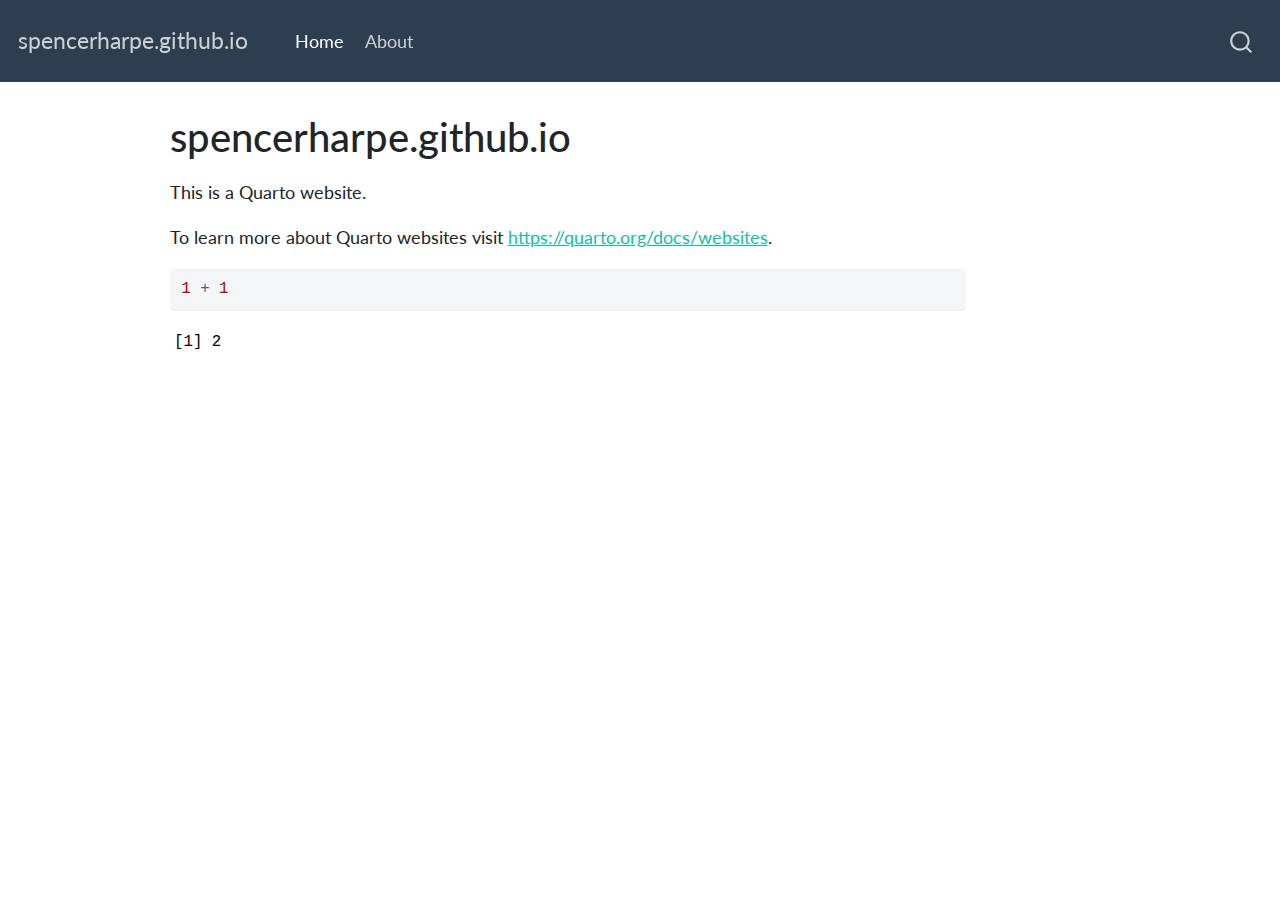
==== docs/index.html @ a996bcce "Initial setup using Quarto and RStudio" ====
<!DOCTYPE html>
<html xmlns="http://www.w3.org/1999/xhtml" lang="en" xml:lang="en"><head>

<meta charset="utf-8">
<meta name="generator" content="quarto-1.1.251">

<meta name="viewport" content="width=device-width, initial-scale=1.0, user-scalable=yes">


<title>spencerharpe.github.io</title>
<style>
code{white-space: pre-wrap;}
span.smallcaps{font-variant: small-caps;}
div.columns{display: flex; gap: min(4vw, 1.5em);}
div.column{flex: auto; overflow-x: auto;}
div.hanging-indent{margin-left: 1.5em; text-indent: -1.5em;}
ul.task-list{list-style: none;}
ul.task-list li input[type="checkbox"] {
  width: 0.8em;
  margin: 0 0.8em 0.2em -1.6em;
  vertical-align: middle;
}
pre > code.sourceCode { white-space: pre; position: relative; }
pre > code.sourceCode > span { display: inline-block; line-height: 1.25; }
pre > code.sourceCode > span:empty { height: 1.2em; }
.sourceCode { overflow: visible; }
code.sourceCode > span { color: inherit; text-decoration: inherit; }
div.sourceCode { margin: 1em 0; }
pre.sourceCode { margin: 0; }
@media screen {
div.sourceCode { overflow: auto; }
}
@media print {
pre > code.sourceCode { white-space: pre-wrap; }
pre > code.sourceCode > span { text-indent: -5em; padding-left: 5em; }
}
pre.numberSource code
  { counter-reset: source-line 0; }
pre.numberSource code > span
  { position: relative; left: -4em; counter-increment: source-line; }
pre.numberSource code > span > a:first-child::before
  { content: counter(source-line);
    position: relative; left: -1em; text-align: right; vertical-align: baseline;
    border: none; display: inline-block;
    -webkit-touch-callout: none; -webkit-user-select: none;
    -khtml-user-select: none; -moz-user-select: none;
    -ms-user-select: none; user-select: none;
    padding: 0 4px; width: 4em;
    color: #aaaaaa;
  }
pre.numberSource { margin-left: 3em; border-left: 1px solid #aaaaaa;  padding-left: 4px; }
div.sourceCode
  {   }
@media screen {
pre > code.sourceCode > span > a:first-child::before { text-decoration: underline; }
}
code span.al { color: #ff0000; font-weight: bold; } /* Alert */
code span.an { color: #60a0b0; font-weight: bold; font-style: italic; } /* Annotation */
code span.at { color: #7d9029; } /* Attribute */
code span.bn { color: #40a070; } /* BaseN */
code span.bu { color: #008000; } /* BuiltIn */
code span.cf { color: #007020; font-weight: bold; } /* ControlFlow */
code span.ch { color: #4070a0; } /* Char */
code span.cn { color: #880000; } /* Constant */
code span.co { color: #60a0b0; font-style: italic; } /* Comment */
code span.cv { color: #60a0b0; font-weight: bold; font-style: italic; } /* CommentVar */
code span.do { color: #ba2121; font-style: italic; } /* Documentation */
code span.dt { color: #902000; } /* DataType */
code span.dv { color: #40a070; } /* DecVal */
code span.er { color: #ff0000; font-weight: bold; } /* Error */
code span.ex { } /* Extension */
code span.fl { color: #40a070; } /* Float */
code span.fu { color: #06287e; } /* Function */
code span.im { color: #008000; font-weight: bold; } /* Import */
code span.in { color: #60a0b0; font-weight: bold; font-style: italic; } /* Information */
code span.kw { color: #007020; font-weight: bold; } /* Keyword */
code span.op { color: #666666; } /* Operator */
code span.ot { color: #007020; } /* Other */
code span.pp { color: #bc7a00; } /* Preprocessor */
code span.sc { color: #4070a0; } /* SpecialChar */
code span.ss { color: #bb6688; } /* SpecialString */
code span.st { color: #4070a0; } /* String */
code span.va { color: #19177c; } /* Variable */
code span.vs { color: #4070a0; } /* VerbatimString */
code span.wa { color: #60a0b0; font-weight: bold; font-style: italic; } /* Warning */
</style>


<script src="site_libs/quarto-nav/quarto-nav.js"></script>
<script src="site_libs/quarto-nav/headroom.min.js"></script>
<script src="site_libs/clipboard/clipboard.min.js"></script>
<script src="site_libs/quarto-search/autocomplete.umd.js"></script>
<script src="site_libs/quarto-search/fuse.min.js"></script>
<script src="site_libs/quarto-search/quarto-search.js"></script>
<meta name="quarto:offset" content="./">
<script src="site_libs/quarto-html/quarto.js"></script>
<script src="site_libs/quarto-html/popper.min.js"></script>
<script src="site_libs/quarto-html/tippy.umd.min.js"></script>
<script src="site_libs/quarto-html/anchor.min.js"></script>
<link href="site_libs/quarto-html/tippy.css" rel="stylesheet">
<link href="site_libs/quarto-html/quarto-syntax-highlighting.css" rel="stylesheet" id="quarto-text-highlighting-styles">
<script src="site_libs/bootstrap/bootstrap.min.js"></script>
<link href="site_libs/bootstrap/bootstrap-icons.css" rel="stylesheet">
<link href="site_libs/bootstrap/bootstrap.min.css" rel="stylesheet" id="quarto-bootstrap" data-mode="light">
<script id="quarto-search-options" type="application/json">{
  "location": "navbar",
  "copy-button": false,
  "collapse-after": 3,
  "panel-placement": "end",
  "type": "overlay",
  "limit": 20,
  "language": {
    "search-no-results-text": "No results",
    "search-matching-documents-text": "matching documents",
    "search-copy-link-title": "Copy link to search",
    "search-hide-matches-text": "Hide additional matches",
    "search-more-match-text": "more match in this document",
    "search-more-matches-text": "more matches in this document",
    "search-clear-button-title": "Clear",
    "search-detached-cancel-button-title": "Cancel",
    "search-submit-button-title": "Submit"
  }
}</script>


<link rel="stylesheet" href="styles.css">
</head>

<body class="nav-fixed">

<div id="quarto-search-results"></div>
  <header id="quarto-header" class="headroom fixed-top">
    <nav class="navbar navbar-expand-lg navbar-dark ">
      <div class="navbar-container container-fluid">
      <div class="navbar-brand-container">
    <a class="navbar-brand" href="./index.html">
    <span class="navbar-title">spencerharpe.github.io</span>
    </a>
  </div>
          <button class="navbar-toggler" type="button" data-bs-toggle="collapse" data-bs-target="#navbarCollapse" aria-controls="navbarCollapse" aria-expanded="false" aria-label="Toggle navigation" onclick="if (window.quartoToggleHeadroom) { window.quartoToggleHeadroom(); }">
  <span class="navbar-toggler-icon"></span>
</button>
          <div class="collapse navbar-collapse" id="navbarCollapse">
            <ul class="navbar-nav navbar-nav-scroll me-auto">
  <li class="nav-item">
    <a class="nav-link active" href="./index.html" aria-current="page">Home</a>
  </li>  
  <li class="nav-item">
    <a class="nav-link" href="./about.html">About</a>
  </li>  
</ul>
              <div id="quarto-search" class="" title="Search"></div>
          </div> <!-- /navcollapse -->
      </div> <!-- /container-fluid -->
    </nav>
</header>
<!-- content -->
<div id="quarto-content" class="quarto-container page-columns page-rows-contents page-layout-article page-navbar">
<!-- sidebar -->
<!-- margin-sidebar -->
    <div id="quarto-margin-sidebar" class="sidebar margin-sidebar">
        
    </div>
<!-- main -->
<main class="content" id="quarto-document-content">

<header id="title-block-header" class="quarto-title-block default">
<div class="quarto-title">
<h1 class="title">spencerharpe.github.io</h1>
</div>



<div class="quarto-title-meta">

    
    
  </div>
  

</header>

<p>This is a Quarto website.</p>
<p>To learn more about Quarto websites visit <a href="https://quarto.org/docs/websites" class="uri">https://quarto.org/docs/websites</a>.</p>
<div class="cell">
<div class="sourceCode cell-code" id="cb1"><pre class="sourceCode r code-with-copy"><code class="sourceCode r"><span id="cb1-1"><a href="#cb1-1" aria-hidden="true" tabindex="-1"></a><span class="dv">1</span> <span class="sc">+</span> <span class="dv">1</span></span></code><button title="Copy to Clipboard" class="code-copy-button"><i class="bi"></i></button></pre></div>
<div class="cell-output cell-output-stdout">
<pre><code>[1] 2</code></pre>
</div>
</div>



</main> <!-- /main -->
<script id="quarto-html-after-body" type="application/javascript">
window.document.addEventListener("DOMContentLoaded", function (event) {
  const toggleBodyColorMode = (bsSheetEl) => {
    const mode = bsSheetEl.getAttribute("data-mode");
    const bodyEl = window.document.querySelector("body");
    if (mode === "dark") {
      bodyEl.classList.add("quarto-dark");
      bodyEl.classList.remove("quarto-light");
    } else {
      bodyEl.classList.add("quarto-light");
      bodyEl.classList.remove("quarto-dark");
    }
  }
  const toggleBodyColorPrimary = () => {
    const bsSheetEl = window.document.querySelector("link#quarto-bootstrap");
    if (bsSheetEl) {
      toggleBodyColorMode(bsSheetEl);
    }
  }
  toggleBodyColorPrimary();  
  const icon = "";
  const anchorJS = new window.AnchorJS();
  anchorJS.options = {
    placement: 'right',
    icon: icon
  };
  anchorJS.add('.anchored');
  const clipboard = new window.ClipboardJS('.code-copy-button', {
    target: function(trigger) {
      return trigger.previousElementSibling;
    }
  });
  clipboard.on('success', function(e) {
    // button target
    const button = e.trigger;
    // don't keep focus
    button.blur();
    // flash "checked"
    button.classList.add('code-copy-button-checked');
    var currentTitle = button.getAttribute("title");
    button.setAttribute("title", "Copied!");
    setTimeout(function() {
      button.setAttribute("title", currentTitle);
      button.classList.remove('code-copy-button-checked');
    }, 1000);
    // clear code selection
    e.clearSelection();
  });
  function tippyHover(el, contentFn) {
    const config = {
      allowHTML: true,
      content: contentFn,
      maxWidth: 500,
      delay: 100,
      arrow: false,
      appendTo: function(el) {
          return el.parentElement;
      },
      interactive: true,
      interactiveBorder: 10,
      theme: 'quarto',
      placement: 'bottom-start'
    };
    window.tippy(el, config); 
  }
  const noterefs = window.document.querySelectorAll('a[role="doc-noteref"]');
  for (var i=0; i<noterefs.length; i++) {
    const ref = noterefs[i];
    tippyHover(ref, function() {
      // use id or data attribute instead here
      let href = ref.getAttribute('data-footnote-href') || ref.getAttribute('href');
      try { href = new URL(href).hash; } catch {}
      const id = href.replace(/^#\/?/, "");
      const note = window.document.getElementById(id);
      return note.innerHTML;
    });
  }
  var bibliorefs = window.document.querySelectorAll('a[role="doc-biblioref"]');
  for (var i=0; i<bibliorefs.length; i++) {
    const ref = bibliorefs[i];
    const cites = ref.parentNode.getAttribute('data-cites').split(' ');
    tippyHover(ref, function() {
      var popup = window.document.createElement('div');
      cites.forEach(function(cite) {
        var citeDiv = window.document.createElement('div');
        citeDiv.classList.add('hanging-indent');
        citeDiv.classList.add('csl-entry');
        var biblioDiv = window.document.getElementById('ref-' + cite);
        if (biblioDiv) {
          citeDiv.innerHTML = biblioDiv.innerHTML;
        }
        popup.appendChild(citeDiv);
      });
      return popup.innerHTML;
    });
  }
});
</script>
</div> <!-- /content -->



</body></html>
---- docs/site_libs/quarto-html/tippy.css ----
.tippy-box[data-animation=fade][data-state=hidden]{opacity:0}[data-tippy-root]{max-width:calc(100vw - 10px)}.tippy-box{position:relative;background-color:#333;color:#fff;border-radius:4px;font-size:14px;line-height:1.4;white-space:normal;outline:0;transition-property:transform,visibility,opacity}.tippy-box[data-placement^=top]>.tippy-arrow{bottom:0}.tippy-box[data-placement^=top]>.tippy-arrow:before{bottom:-7px;left:0;border-width:8px 8px 0;border-top-color:initial;transform-origin:center top}.tippy-box[data-placement^=bottom]>.tippy-arrow{top:0}.tippy-box[data-placement^=bottom]>.tippy-arrow:before{top:-7px;left:0;border-width:0 8px 8px;border-bottom-color:initial;transform-origin:center bottom}.tippy-box[data-placement^=left]>.tippy-arrow{right:0}.tippy-box[data-placement^=left]>.tippy-arrow:before{border-width:8px 0 8px 8px;border-left-color:initial;right:-7px;transform-origin:center left}.tippy-box[data-placement^=right]>.tippy-arrow{left:0}.tippy-box[data-placement^=right]>.tippy-arrow:before{left:-7px;border-width:8px 8px 8px 0;border-right-color:initial;transform-origin:center right}.tippy-box[data-inertia][data-state=visible]{transition-timing-function:cubic-bezier(.54,1.5,.38,1.11)}.tippy-arrow{width:16px;height:16px;color:#333}.tippy-arrow:before{content:"";position:absolute;border-color:transparent;border-style:solid}.tippy-content{position:relative;padding:5px 9px;z-index:1}
---- docs/site_libs/quarto-html/quarto-syntax-highlighting.css ----
/* quarto syntax highlight colors */
:root {
  --quarto-hl-ot-color: #003B4F;
  --quarto-hl-at-color: #657422;
  --quarto-hl-ss-color: #20794D;
  --quarto-hl-an-color: #5E5E5E;
  --quarto-hl-fu-color: #4758AB;
  --quarto-hl-st-color: #20794D;
  --quarto-hl-cf-color: #003B4F;
  --quarto-hl-op-color: #5E5E5E;
  --quarto-hl-er-color: #AD0000;
  --quarto-hl-bn-color: #AD0000;
  --quarto-hl-al-color: #AD0000;
  --quarto-hl-va-color: #111111;
  --quarto-hl-bu-color: inherit;
  --quarto-hl-ex-color: inherit;
  --quarto-hl-pp-color: #AD0000;
  --quarto-hl-in-color: #5E5E5E;
  --quarto-hl-vs-color: #20794D;
  --quarto-hl-wa-color: #5E5E5E;
  --quarto-hl-do-color: #5E5E5E;
  --quarto-hl-im-color: #00769E;
  --quarto-hl-ch-color: #20794D;
  --quarto-hl-dt-color: #AD0000;
  --quarto-hl-fl-color: #AD0000;
  --quarto-hl-co-color: #5E5E5E;
  --quarto-hl-cv-color: #5E5E5E;
  --quarto-hl-cn-color: #8f5902;
  --quarto-hl-sc-color: #5E5E5E;
  --quarto-hl-dv-color: #AD0000;
  --quarto-hl-kw-color: #003B4F;
}

/* other quarto variables */
:root {
  --quarto-font-monospace: SFMono-Regular, Menlo, Monaco, Consolas, "Liberation Mono", "Courier New", monospace;
}

pre > code.sourceCode > span {
  color: #003B4F;
}

code span {
  color: #003B4F;
}

code.sourceCode > span {
  color: #003B4F;
}

div.sourceCode,
div.sourceCode pre.sourceCode {
  color: #003B4F;
}

code span.ot {
  color: #003B4F;
}

code span.at {
  color: #657422;
}

code span.ss {
  color: #20794D;
}

code span.an {
  color: #5E5E5E;
}

code span.fu {
  color: #4758AB;
}

code span.st {
  color: #20794D;
}

code span.cf {
  color: #003B4F;
}

code span.op {
  color: #5E5E5E;
}

code span.er {
  color: #AD0000;
}

code span.bn {
  color: #AD0000;
}

code span.al {
  color: #AD0000;
}

code span.va {
  color: #111111;
}

code span.pp {
  color: #AD0000;
}

code span.in {
  color: #5E5E5E;
}

code span.vs {
  color: #20794D;
}

code span.wa {
  color: #5E5E5E;
  font-style: italic;
}

code span.do {
  color: #5E5E5E;
  font-style: italic;
}

code span.im {
  color: #00769E;
}

code span.ch {
  color: #20794D;
}

code span.dt {
  color: #AD0000;
}

code span.fl {
  color: #AD0000;
}

code span.co {
  color: #5E5E5E;
}

code span.cv {
  color: #5E5E5E;
  font-style: italic;
}

code span.cn {
  color: #8f5902;
}

code span.sc {
  color: #5E5E5E;
}

code span.dv {
  color: #AD0000;
}

code span.kw {
  color: #003B4F;
}

.prevent-inlining {
  content: "</";
}

/*# sourceMappingURL=debc5d5d77c3f9108843748ff7464032.css.map */
---- docs/styles.css ----
/* css styles */
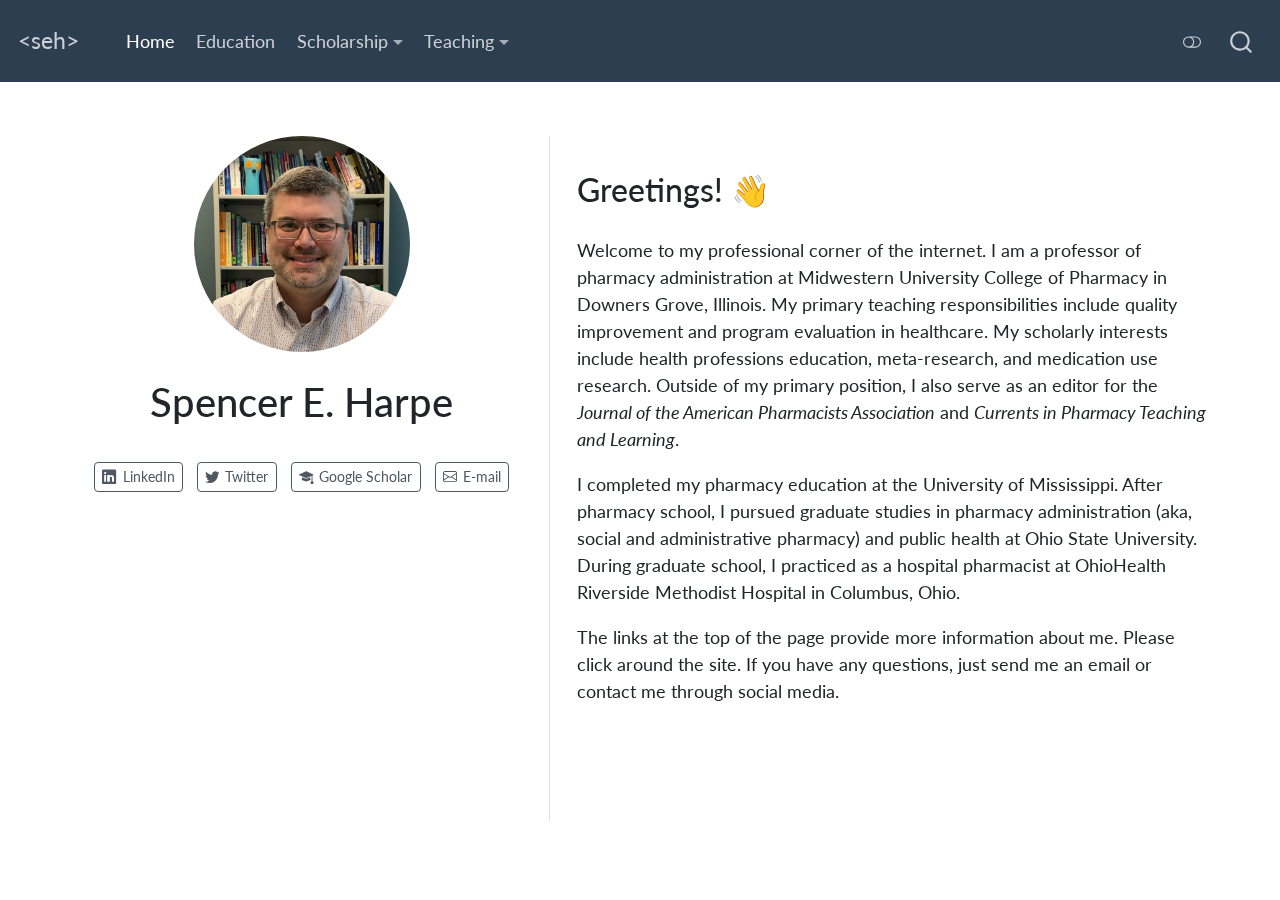
==== commit 414e9f60: "Updated education and home page" ====
--- a/docs/index.html
+++ b/docs/index.html
@@ -7,7 +7,7 @@
 <meta name="viewport" content="width=device-width, initial-scale=1.0, user-scalable=yes">
 
 
-<title>spencerharpe.github.io</title>
+<title><seh> - Spencer E. Harpe</seh></title>
 <style>
 code{white-space: pre-wrap;}
 span.smallcaps{font-variant: small-caps;}
@@ -20,69 +20,6 @@
   margin: 0 0.8em 0.2em -1.6em;
   vertical-align: middle;
 }
-pre > code.sourceCode { white-space: pre; position: relative; }
-pre > code.sourceCode > span { display: inline-block; line-height: 1.25; }
-pre > code.sourceCode > span:empty { height: 1.2em; }
-.sourceCode { overflow: visible; }
-code.sourceCode > span { color: inherit; text-decoration: inherit; }
-div.sourceCode { margin: 1em 0; }
-pre.sourceCode { margin: 0; }
-@media screen {
-div.sourceCode { overflow: auto; }
-}
-@media print {
-pre > code.sourceCode { white-space: pre-wrap; }
-pre > code.sourceCode > span { text-indent: -5em; padding-left: 5em; }
-}
-pre.numberSource code
-  { counter-reset: source-line 0; }
-pre.numberSource code > span
-  { position: relative; left: -4em; counter-increment: source-line; }
-pre.numberSource code > span > a:first-child::before
-  { content: counter(source-line);
-    position: relative; left: -1em; text-align: right; vertical-align: baseline;
-    border: none; display: inline-block;
-    -webkit-touch-callout: none; -webkit-user-select: none;
-    -khtml-user-select: none; -moz-user-select: none;
-    -ms-user-select: none; user-select: none;
-    padding: 0 4px; width: 4em;
-    color: #aaaaaa;
-  }
-pre.numberSource { margin-left: 3em; border-left: 1px solid #aaaaaa;  padding-left: 4px; }
-div.sourceCode
-  {   }
-@media screen {
-pre > code.sourceCode > span > a:first-child::before { text-decoration: underline; }
-}
-code span.al { color: #ff0000; font-weight: bold; } /* Alert */
-code span.an { color: #60a0b0; font-weight: bold; font-style: italic; } /* Annotation */
-code span.at { color: #7d9029; } /* Attribute */
-code span.bn { color: #40a070; } /* BaseN */
-code span.bu { color: #008000; } /* BuiltIn */
-code span.cf { color: #007020; font-weight: bold; } /* ControlFlow */
-code span.ch { color: #4070a0; } /* Char */
-code span.cn { color: #880000; } /* Constant */
-code span.co { color: #60a0b0; font-style: italic; } /* Comment */
-code span.cv { color: #60a0b0; font-weight: bold; font-style: italic; } /* CommentVar */
-code span.do { color: #ba2121; font-style: italic; } /* Documentation */
-code span.dt { color: #902000; } /* DataType */
-code span.dv { color: #40a070; } /* DecVal */
-code span.er { color: #ff0000; font-weight: bold; } /* Error */
-code span.ex { } /* Extension */
-code span.fl { color: #40a070; } /* Float */
-code span.fu { color: #06287e; } /* Function */
-code span.im { color: #008000; font-weight: bold; } /* Import */
-code span.in { color: #60a0b0; font-weight: bold; font-style: italic; } /* Information */
-code span.kw { color: #007020; font-weight: bold; } /* Keyword */
-code span.op { color: #666666; } /* Operator */
-code span.ot { color: #007020; } /* Other */
-code span.pp { color: #bc7a00; } /* Preprocessor */
-code span.sc { color: #4070a0; } /* SpecialChar */
-code span.ss { color: #bb6688; } /* SpecialString */
-code span.st { color: #4070a0; } /* String */
-code span.va { color: #19177c; } /* Variable */
-code span.vs { color: #4070a0; } /* VerbatimString */
-code span.wa { color: #60a0b0; font-weight: bold; font-style: italic; } /* Warning */
 </style>
 
 
@@ -96,12 +33,13 @@
 <script src="site_libs/quarto-html/quarto.js"></script>
 <script src="site_libs/quarto-html/popper.min.js"></script>
 <script src="site_libs/quarto-html/tippy.umd.min.js"></script>
-<script src="site_libs/quarto-html/anchor.min.js"></script>
 <link href="site_libs/quarto-html/tippy.css" rel="stylesheet">
-<link href="site_libs/quarto-html/quarto-syntax-highlighting.css" rel="stylesheet" id="quarto-text-highlighting-styles">
+<link href="site_libs/quarto-html/quarto-syntax-highlighting.css" rel="stylesheet" class="quarto-color-scheme" id="quarto-text-highlighting-styles">
+<link href="site_libs/quarto-html/quarto-syntax-highlighting-dark.css" rel="prefetch" class="quarto-color-scheme quarto-color-alternate" id="quarto-text-highlighting-styles">
 <script src="site_libs/bootstrap/bootstrap.min.js"></script>
 <link href="site_libs/bootstrap/bootstrap-icons.css" rel="stylesheet">
-<link href="site_libs/bootstrap/bootstrap.min.css" rel="stylesheet" id="quarto-bootstrap" data-mode="light">
+<link href="site_libs/bootstrap/bootstrap.min.css" rel="stylesheet" class="quarto-color-scheme" id="quarto-bootstrap" data-mode="light">
+<link href="site_libs/bootstrap/bootstrap-dark.min.css" rel="prefetch" class="quarto-color-scheme quarto-color-alternate" id="quarto-bootstrap" data-mode="dark">
 <script id="quarto-search-options" type="application/json">{
   "location": "navbar",
   "copy-button": false,
@@ -134,7 +72,7 @@
       <div class="navbar-container container-fluid">
       <div class="navbar-brand-container">
     <a class="navbar-brand" href="./index.html">
-    <span class="navbar-title">spencerharpe.github.io</span>
+    <span class="navbar-title">&lt;seh&gt;</span>
     </a>
   </div>
           <button class="navbar-toggler" type="button" data-bs-toggle="collapse" data-bs-target="#navbarCollapse" aria-controls="navbarCollapse" aria-expanded="false" aria-label="Toggle navigation" onclick="if (window.quartoToggleHeadroom) { window.quartoToggleHeadroom(); }">
@@ -146,52 +84,91 @@
     <a class="nav-link active" href="./index.html" aria-current="page">Home</a>
   </li>  
   <li class="nav-item">
-    <a class="nav-link" href="./about.html">About</a>
-  </li>  
+    <a class="nav-link" href="./education.html">Education</a>
+  </li>  
+  <li class="nav-item dropdown ">
+    <a class="nav-link dropdown-toggle" href="#" id="nav-menu-scholarship" role="button" data-bs-toggle="dropdown" aria-expanded="false">Scholarship</a>
+    <ul class="dropdown-menu" aria-labelledby="nav-menu-scholarship">    
+        <li>
+    <a class="dropdown-item" href="./scholarship.html">
+ <span class="dropdown-text">Scholarship Overview</span></a>
+  </li>  
+        <li>
+    <a class="dropdown-item" href="./projects.html">
+ <span class="dropdown-text">Projects</span></a>
+  </li>  
+    </ul>
+  </li>
+  <li class="nav-item dropdown ">
+    <a class="nav-link dropdown-toggle" href="#" id="nav-menu-teaching" role="button" data-bs-toggle="dropdown" aria-expanded="false">Teaching</a>
+    <ul class="dropdown-menu" aria-labelledby="nav-menu-teaching">    
+        <li>
+    <a class="dropdown-item" href="./teaching.html">
+ <span class="dropdown-text">Teaching Overview</span></a>
+  </li>  
+        <li>
+    <a class="dropdown-item" href="./teachingphilosophy.html">
+ <span class="dropdown-text">Teaching Philosophy</span></a>
+  </li>  
+    </ul>
+  </li>
 </ul>
+              <div class="quarto-toggle-container">
+                  <a href="" class="quarto-color-scheme-toggle nav-link" onclick="window.quartoToggleColorScheme(); return false;" title="Toggle dark mode"><i class="bi"></i></a>
+              </div>
               <div id="quarto-search" class="" title="Search"></div>
           </div> <!-- /navcollapse -->
       </div> <!-- /container-fluid -->
     </nav>
 </header>
 <!-- content -->
-<div id="quarto-content" class="quarto-container page-columns page-rows-contents page-layout-article page-navbar">
+<div id="quarto-content" class="quarto-container page-columns page-rows-contents page-layout-full page-navbar">
 <!-- sidebar -->
 <!-- margin-sidebar -->
-    <div id="quarto-margin-sidebar" class="sidebar margin-sidebar">
-        
-    </div>
+    
 <!-- main -->
-<main class="content" id="quarto-document-content">
-
+<div class="quarto-about-trestles column-page">
+  <div class="about-entity">
+    <img src="SEHarpe-Office-Headshot-Square-2019.jpg" class="about-image
+  round " style="height: 12em; width: 12em;">
 <header id="title-block-header" class="quarto-title-block default">
 <div class="quarto-title">
-<h1 class="title">spencerharpe.github.io</h1>
+<h1 class="title">Spencer E. Harpe</h1>
 </div>
-
-
-
 <div class="quarto-title-meta">
-
-    
-    
   </div>
-  
-
 </header>
-
-<p>This is a Quarto website.</p>
-<p>To learn more about Quarto websites visit <a href="https://quarto.org/docs/websites" class="uri">https://quarto.org/docs/websites</a>.</p>
-<div class="cell">
-<div class="sourceCode cell-code" id="cb1"><pre class="sourceCode r code-with-copy"><code class="sourceCode r"><span id="cb1-1"><a href="#cb1-1" aria-hidden="true" tabindex="-1"></a><span class="dv">1</span> <span class="sc">+</span> <span class="dv">1</span></span></code><button title="Copy to Clipboard" class="code-copy-button"><i class="bi"></i></button></pre></div>
-<div class="cell-output cell-output-stdout">
-<pre><code>[1] 2</code></pre>
+    <div class="about-links">
+  <a href="https://www.linkedin.com/in/spencer-harpe-5b141371" class="about-link">
+    <i class="bi bi-linkedin"></i>
+     <span class="about-link-text">LinkedIn</span>
+  </a>
+  <a href="https://twitter.com/RxSpencer" class="about-link">
+    <i class="bi bi-twitter"></i>
+     <span class="about-link-text">Twitter</span>
+  </a>
+  <a href="https://scholar.google.com/citations?user=eBKFYFgAAAAJ&amp;hl=en" class="about-link">
+    <i class="bi bi-mortarboard-fill"></i>
+     <span class="about-link-text">Google Scholar</span>
+  </a>
+  <a href="mailto:spencer.harpe@gmail.com" class="about-link">
+    <i class="bi bi-envelope"></i>
+     <span class="about-link-text">E-mail</span>
+  </a>
 </div>
+  </div>
+  <div class="about-contents"><main class="content column-page" id="quarto-document-content">
+<section id="greetings" class="level2">
+<h2 data-anchor-id="greetings">Greetings! <span class="emoji" data-emoji="wave">👋</span></h2>
+<p>Welcome to my professional corner of the internet. I am a professor of pharmacy administration at Midwestern University College of Pharmacy in Downers Grove, Illinois. My primary teaching responsibilities include quality improvement and program evaluation in healthcare. My scholarly interests include health professions education, meta-research, and medication use research. Outside of my primary position, I also serve as an editor for the <em>Journal of the American Pharmacists Association</em> and <em>Currents in Pharmacy Teaching and Learning</em>.</p>
+<p>I completed my pharmacy education at the University of Mississippi. After pharmacy school, I pursued graduate studies in pharmacy administration (aka, social and administrative pharmacy) and public health at Ohio State University. During graduate school, I practiced as a hospital pharmacist at OhioHealth Riverside Methodist Hospital in Columbus, Ohio.</p>
+<p>The links at the top of the page provide more information about me. Please click around the site. If you have any questions, just send me an email or contact me through social media.</p>
+
+
+</section>
+</main></div>
 </div>
-
-
-
-</main> <!-- /main -->
+ <!-- /main -->
 <script id="quarto-html-after-body" type="application/javascript">
 window.document.addEventListener("DOMContentLoaded", function (event) {
   const toggleBodyColorMode = (bsSheetEl) => {
@@ -212,13 +189,119 @@
     }
   }
   toggleBodyColorPrimary();  
-  const icon = "";
-  const anchorJS = new window.AnchorJS();
-  anchorJS.options = {
-    placement: 'right',
-    icon: icon
+  const disableStylesheet = (stylesheets) => {
+    for (let i=0; i < stylesheets.length; i++) {
+      const stylesheet = stylesheets[i];
+      stylesheet.rel = 'prefetch';
+    }
+  }
+  const enableStylesheet = (stylesheets) => {
+    for (let i=0; i < stylesheets.length; i++) {
+      const stylesheet = stylesheets[i];
+      stylesheet.rel = 'stylesheet';
+    }
+  }
+  const manageTransitions = (selector, allowTransitions) => {
+    const els = window.document.querySelectorAll(selector);
+    for (let i=0; i < els.length; i++) {
+      const el = els[i];
+      if (allowTransitions) {
+        el.classList.remove('notransition');
+      } else {
+        el.classList.add('notransition');
+      }
+    }
+  }
+  const toggleColorMode = (alternate) => {
+    // Switch the stylesheets
+    const alternateStylesheets = window.document.querySelectorAll('link.quarto-color-scheme.quarto-color-alternate');
+    manageTransitions('#quarto-margin-sidebar .nav-link', false);
+    if (alternate) {
+      enableStylesheet(alternateStylesheets);
+      for (const sheetNode of alternateStylesheets) {
+        if (sheetNode.id === "quarto-bootstrap") {
+          toggleBodyColorMode(sheetNode);
+        }
+      }
+    } else {
+      disableStylesheet(alternateStylesheets);
+      toggleBodyColorPrimary();
+    }
+    manageTransitions('#quarto-margin-sidebar .nav-link', true);
+    // Switch the toggles
+    const toggles = window.document.querySelectorAll('.quarto-color-scheme-toggle');
+    for (let i=0; i < toggles.length; i++) {
+      const toggle = toggles[i];
+      if (toggle) {
+        if (alternate) {
+          toggle.classList.add("alternate");     
+        } else {
+          toggle.classList.remove("alternate");
+        }
+      }
+    }
+    // Hack to workaround the fact that safari doesn't
+    // properly recolor the scrollbar when toggling (#1455)
+    if (navigator.userAgent.indexOf('Safari') > 0 && navigator.userAgent.indexOf('Chrome') == -1) {
+      manageTransitions("body", false);
+      window.scrollTo(0, 1);
+      setTimeout(() => {
+        window.scrollTo(0, 0);
+        manageTransitions("body", true);
+      }, 40);  
+    }
+  }
+  const isFileUrl = () => { 
+    return window.location.protocol === 'file:';
+  }
+  const hasAlternateSentinel = () => {  
+    let styleSentinel = getColorSchemeSentinel();
+    if (styleSentinel !== null) {
+      return styleSentinel === "alternate";
+    } else {
+      return false;
+    }
+  }
+  const setStyleSentinel = (alternate) => {
+    const value = alternate ? "alternate" : "default";
+    if (!isFileUrl()) {
+      window.localStorage.setItem("quarto-color-scheme", value);
+    } else {
+      localAlternateSentinel = value;
+    }
+  }
+  const getColorSchemeSentinel = () => {
+    if (!isFileUrl()) {
+      const storageValue = window.localStorage.getItem("quarto-color-scheme");
+      return storageValue != null ? storageValue : localAlternateSentinel;
+    } else {
+      return localAlternateSentinel;
+    }
+  }
+  let localAlternateSentinel = 'default';
+  // Dark / light mode switch
+  window.quartoToggleColorScheme = () => {
+    // Read the current dark / light value 
+    let toAlternate = !hasAlternateSentinel();
+    toggleColorMode(toAlternate);
+    setStyleSentinel(toAlternate);
   };
-  anchorJS.add('.anchored');
+  // Ensure there is a toggle, if there isn't float one in the top right
+  if (window.document.querySelector('.quarto-color-scheme-toggle') === null) {
+    const a = window.document.createElement('a');
+    a.classList.add('top-right');
+    a.classList.add('quarto-color-scheme-toggle');
+    a.href = "";
+    a.onclick = function() { try { window.quartoToggleColorScheme(); } catch {} return false; };
+    const i = window.document.createElement("i");
+    i.classList.add('bi');
+    a.appendChild(i);
+    window.document.body.appendChild(a);
+  }
+  // Switch to dark mode if need be
+  if (hasAlternateSentinel()) {
+    toggleColorMode(true);
+  } 
   const clipboard = new window.ClipboardJS('.code-copy-button', {
     target: function(trigger) {
       return trigger.previousElementSibling;
--- a/docs/site_libs/quarto-html/quarto-syntax-highlighting-dark.css
+++ b/docs/site_libs/quarto-html/quarto-syntax-highlighting-dark.css
@@ -0,0 +1,187 @@
+/* quarto syntax highlight colors */
+:root {
+  --quarto-hl-al-color: #f07178;
+  --quarto-hl-an-color: #d4d0ab;
+  --quarto-hl-at-color: #00e0e0;
+  --quarto-hl-bn-color: #d4d0ab;
+  --quarto-hl-bu-color: #abe338;
+  --quarto-hl-ch-color: #abe338;
+  --quarto-hl-co-color: #f8f8f2;
+  --quarto-hl-cv-color: #ffd700;
+  --quarto-hl-cn-color: #ffd700;
+  --quarto-hl-cf-color: #ffa07a;
+  --quarto-hl-dt-color: #ffa07a;
+  --quarto-hl-dv-color: #d4d0ab;
+  --quarto-hl-do-color: #f8f8f2;
+  --quarto-hl-er-color: #f07178;
+  --quarto-hl-ex-color: #00e0e0;
+  --quarto-hl-fl-color: #d4d0ab;
+  --quarto-hl-fu-color: #ffa07a;
+  --quarto-hl-im-color: #abe338;
+  --quarto-hl-in-color: #d4d0ab;
+  --quarto-hl-kw-color: #ffa07a;
+  --quarto-hl-op-color: #ffa07a;
+  --quarto-hl-ot-color: #00e0e0;
+  --quarto-hl-pp-color: #dcc6e0;
+  --quarto-hl-re-color: #00e0e0;
+  --quarto-hl-sc-color: #abe338;
+  --quarto-hl-ss-color: #abe338;
+  --quarto-hl-st-color: #abe338;
+  --quarto-hl-va-color: #00e0e0;
+  --quarto-hl-vs-color: #abe338;
+  --quarto-hl-wa-color: #dcc6e0;
+}
+
+/* other quarto variables */
+:root {
+  --quarto-font-monospace: SFMono-Regular, Menlo, Monaco, Consolas, "Liberation Mono", "Courier New", monospace;
+}
+
+code span.al {
+  font-weight: bold;
+  color: #f07178;
+}
+
+code span.an {
+  color: #d4d0ab;
+}
+
+code span.at {
+  color: #00e0e0;
+}
+
+code span.bn {
+  color: #d4d0ab;
+}
+
+code span.bu {
+  color: #abe338;
+}
+
+code span.ch {
+  color: #abe338;
+}
+
+code span.co {
+  font-style: italic;
+  color: #f8f8f2;
+}
+
+code span.cv {
+  color: #ffd700;
+}
+
+code span.cn {
+  color: #ffd700;
+}
+
+code span.cf {
+  font-weight: bold;
+  color: #ffa07a;
+}
+
+code span.dt {
+  color: #ffa07a;
+}
+
+code span.dv {
+  color: #d4d0ab;
+}
+
+code span.do {
+  color: #f8f8f2;
+}
+
+code span.er {
+  color: #f07178;
+  text-decoration: underline;
+}
+
+code span.ex {
+  font-weight: bold;
+  color: #00e0e0;
+}
+
+code span.fl {
+  color: #d4d0ab;
+}
+
+code span.fu {
+  color: #ffa07a;
+}
+
+code span.im {
+  color: #abe338;
+}
+
+code span.in {
+  color: #d4d0ab;
+}
+
+code span.kw {
+  font-weight: bold;
+  color: #ffa07a;
+}
+
+pre > code.sourceCode > span {
+  color: #f8f8f2;
+}
+
+code span {
+  color: #f8f8f2;
+}
+
+code.sourceCode > span {
+  color: #f8f8f2;
+}
+
+div.sourceCode,
+div.sourceCode pre.sourceCode {
+  color: #f8f8f2;
+}
+
+code span.op {
+  color: #ffa07a;
+}
+
+code span.ot {
+  color: #00e0e0;
+}
+
+code span.pp {
+  color: #dcc6e0;
+}
+
+code span.re {
+  color: #00e0e0;
+}
+
+code span.sc {
+  color: #abe338;
+}
+
+code span.ss {
+  color: #abe338;
+}
+
+code span.st {
+  color: #abe338;
+}
+
+code span.va {
+  color: #00e0e0;
+}
+
+code span.vs {
+  color: #abe338;
+}
+
+code span.wa {
+  color: #dcc6e0;
+}
+
+.prevent-inlining {
+  content: "</";
+}
+
+/*# sourceMappingURL=935a306eefa94366c21e1a970dddb765.css.map */
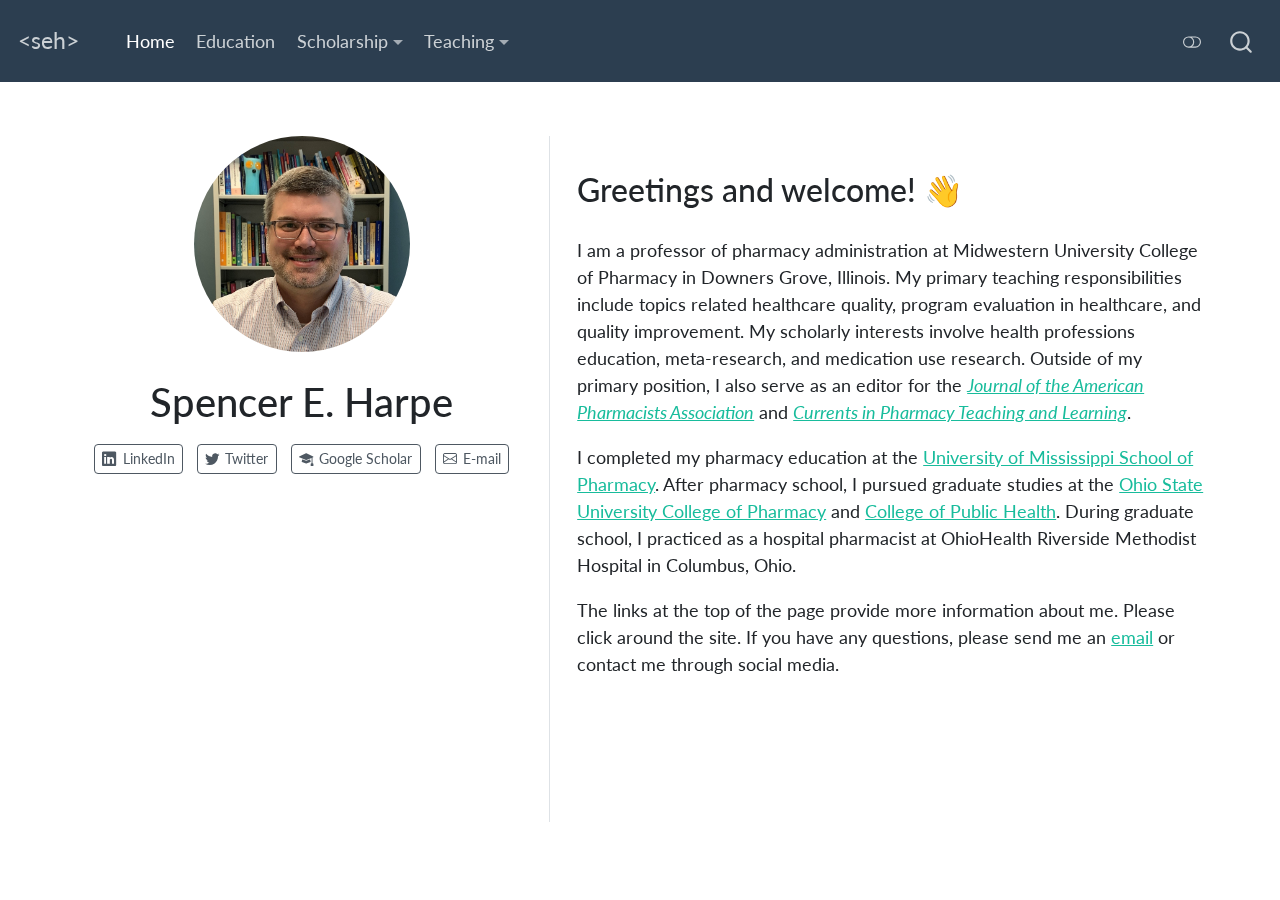
==== commit 0c73a3f7: "Added callouts for education" ====
--- a/docs/index.html
+++ b/docs/index.html
@@ -158,11 +158,11 @@
 </div>
   </div>
   <div class="about-contents"><main class="content column-page" id="quarto-document-content">
-<section id="greetings" class="level2">
-<h2 data-anchor-id="greetings">Greetings! <span class="emoji" data-emoji="wave">👋</span></h2>
-<p>Welcome to my professional corner of the internet. I am a professor of pharmacy administration at Midwestern University College of Pharmacy in Downers Grove, Illinois. My primary teaching responsibilities include quality improvement and program evaluation in healthcare. My scholarly interests include health professions education, meta-research, and medication use research. Outside of my primary position, I also serve as an editor for the <em>Journal of the American Pharmacists Association</em> and <em>Currents in Pharmacy Teaching and Learning</em>.</p>
-<p>I completed my pharmacy education at the University of Mississippi. After pharmacy school, I pursued graduate studies in pharmacy administration (aka, social and administrative pharmacy) and public health at Ohio State University. During graduate school, I practiced as a hospital pharmacist at OhioHealth Riverside Methodist Hospital in Columbus, Ohio.</p>
-<p>The links at the top of the page provide more information about me. Please click around the site. If you have any questions, just send me an email or contact me through social media.</p>
+<section id="greetings-and-welcome" class="level2">
+<h2 data-anchor-id="greetings-and-welcome">Greetings and welcome! <span class="emoji" data-emoji="wave">👋</span></h2>
+<p>I am a professor of pharmacy administration at Midwestern University College of Pharmacy in Downers Grove, Illinois. My primary teaching responsibilities include topics related healthcare quality, program evaluation in healthcare, and quality improvement. My scholarly interests involve health professions education, meta-research, and medication use research. Outside of my primary position, I also serve as an editor for the <a href="https://www.japha.org"><em>Journal of the American Pharmacists Association</em></a> and <a href="https://www.sciencedirect.com/journal/currents-in-pharmacy-teaching-and-learning"><em>Currents in Pharmacy Teaching and Learning</em></a>.</p>
+<p>I completed my pharmacy education at the <a href="https://pharmacy.olemiss.edu/">University of Mississippi School of Pharmacy</a>. After pharmacy school, I pursued graduate studies at the <a href="https://pharmacy.osu.edu/">Ohio State University College of Pharmacy</a> and <a href="https://cph.osu.edu/">College of Public Health</a>. During graduate school, I practiced as a hospital pharmacist at OhioHealth Riverside Methodist Hospital in Columbus, Ohio.</p>
+<p>The links at the top of the page provide more information about me. Please click around the site. If you have any questions, please send me an <a href="mailto:spencer.harpe@gmail.com">email</a> or contact me through social media.</p>
 
 
 </section>
